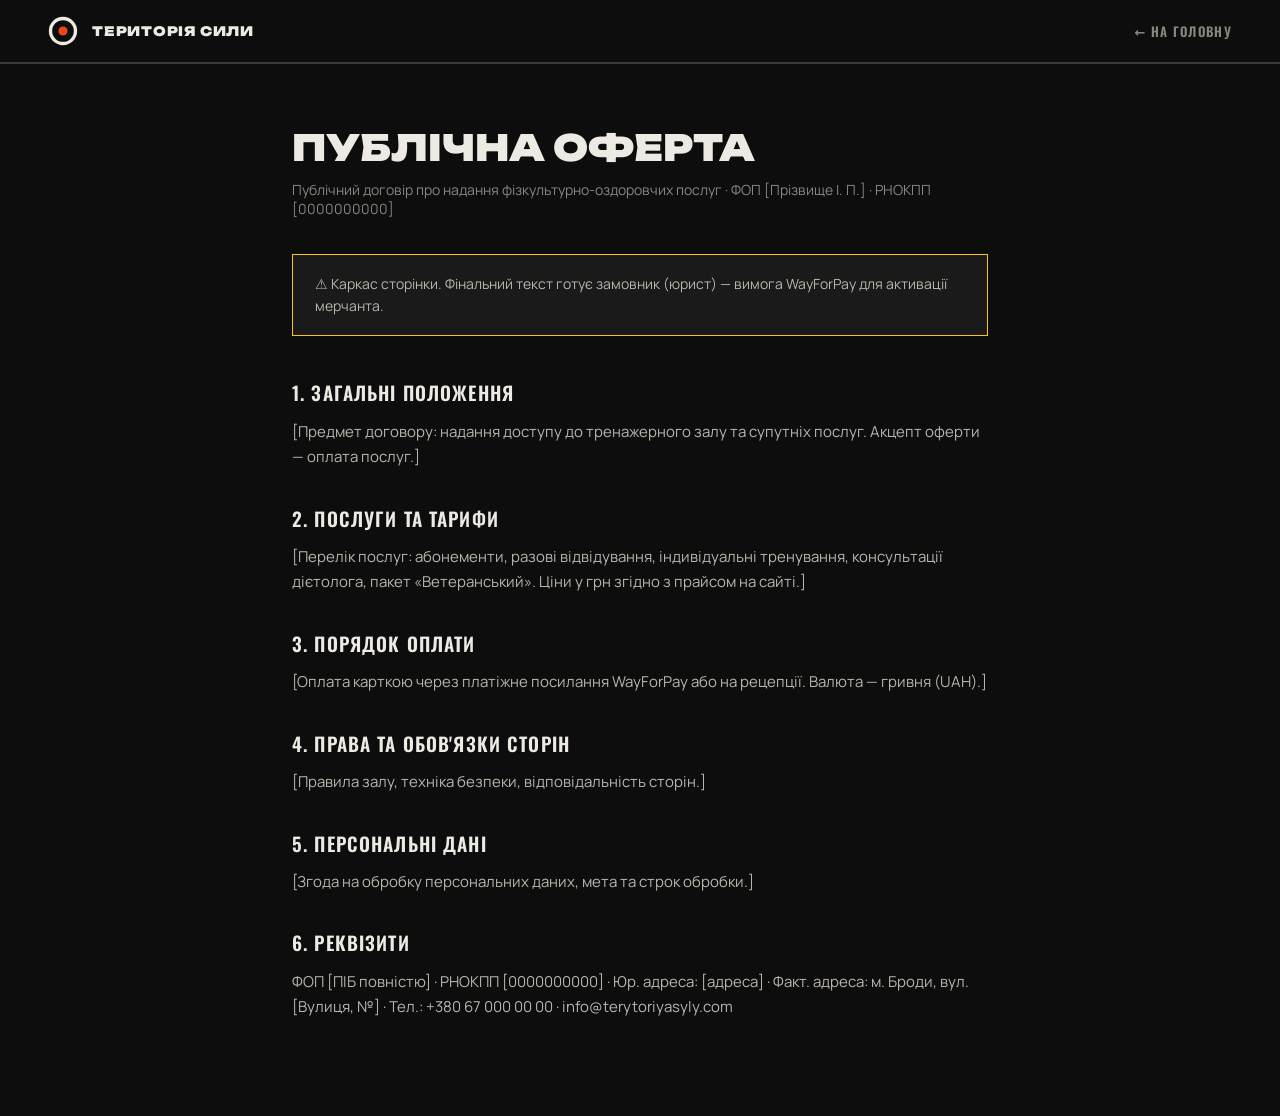
==== oferta.html @ 568a73e6 "feat: Територія Сили — landing site (gym in Brody) Standalone static site rebuilt from the Claude De" ====
<!DOCTYPE html>
<html lang="uk">
<head>
<meta charset="utf-8">
<meta name="viewport" content="width=device-width, initial-scale=1">
<title>Публічна оферта — Територія Сили</title>
<meta name="robots" content="noindex">
<link rel="icon" href="data:image/svg+xml,%3Csvg xmlns='http://www.w3.org/2000/svg' viewBox='0 0 36 36'%3E%3Crect width='36' height='36' fill='%230D0D0D'/%3E%3Ccircle cx='18' cy='18' r='13' fill='none' stroke='%23EDEAE3' stroke-width='4'/%3E%3Ccircle cx='18' cy='18' r='5' fill='%23E8471C'/%3E%3C/svg%3E">
<link rel="preconnect" href="https://fonts.googleapis.com">
<link rel="preconnect" href="https://fonts.gstatic.com" crossorigin>
<link href="https://fonts.googleapis.com/css2?family=Unbounded:wght@800;900&family=Oswald:wght@500;600&family=Manrope:wght@400;600&display=swap" rel="stylesheet">
<link rel="stylesheet" href="styles.css">
</head>
<body>
<header class="legal-header">
  <svg width="30" height="30" viewBox="0 0 36 36" aria-hidden="true"><circle cx="18" cy="18" r="15" fill="none" stroke="#EDEAE3" stroke-width="4"></circle><circle cx="18" cy="18" r="5.5" fill="#E8471C"></circle></svg>
  <span class="legal-header__name">ТЕРИТОРІЯ СИЛИ</span>
  <a href="index.html" class="legal-header__back">← На головну</a>
</header>
<main class="legal">
  <h1>Публічна оферта</h1>
  <p class="legal__sub">Публічний договір про надання фізкультурно-оздоровчих послуг · ФОП [Прізвище І. П.] · РНОКПП [0000000000]</p>
  <div class="legal__note">⚠ Каркас сторінки. Фінальний текст готує замовник (юрист) — вимога WayForPay для активації мерчанта.</div>
  <div class="legal__body">
    <section><h2>1. Загальні положення</h2><p>[Предмет договору: надання доступу до тренажерного залу та супутніх послуг. Акцепт оферти — оплата послуг.]</p></section>
    <section><h2>2. Послуги та тарифи</h2><p>[Перелік послуг: абонементи, разові відвідування, індивідуальні тренування, консультації дієтолога, пакет «Ветеранський». Ціни у грн згідно з прайсом на сайті.]</p></section>
    <section><h2>3. Порядок оплати</h2><p>[Оплата карткою через платіжне посилання WayForPay або на рецепції. Валюта — гривня (UAH).]</p></section>
    <section><h2>4. Права та обов'язки сторін</h2><p>[Правила залу, техніка безпеки, відповідальність сторін.]</p></section>
    <section><h2>5. Персональні дані</h2><p>[Згода на обробку персональних даних, мета та строк обробки.]</p></section>
    <section><h2>6. Реквізити</h2><p>ФОП [ПІБ повністю] · РНОКПП [0000000000] · Юр. адреса: [адреса] · Факт. адреса: м. Броди, вул. [Вулиця, №] · Тел.: +380 67 000 00 00 · info@terytoriyasyly.com</p></section>
  </div>
</main>
</body>
</html>
---- styles.css ----
/* ==========================================================================
   Територія Сили — тренажерний зал, м. Броди
   Standalone build (rebuilt from the Claude Design .dc prototype)
   ========================================================================== */

/* ---- Design tokens ------------------------------------------------------- */
:root {
  --bg:      #0D0D0D;   /* base background            */
  --bg-2:    #1A1A1A;   /* raised surfaces / panels   */
  --bg-3:    #080808;   /* footer                     */
  --line:    #3A3A3A;   /* primary hairline           */
  --line-2:  #262626;   /* softer hairline            */

  --ink:     #EDEAE3;   /* primary text               */
  --muted:   #b9b5ac;   /* body copy                  */
  --muted-2: #8a867e;   /* captions                   */
  --muted-3: #57534c;   /* faint labels               */

  --orange:  #E8471C;   /* primary accent             */
  --orange-2:#ff5a2b;   /* accent hover               */
  --yellow:  #F5C518;   /* veteran-sport accent       */
  --yellow-2:#ffd83f;   /* yellow hover               */
  --green:   #2f9e44;   /* success                    */
  --red:     #e5484d;   /* error                      */

  --f-display: 'Unbounded', system-ui, sans-serif;
  --f-cond:    'Oswald', system-ui, sans-serif;
  --f-body:    'Manrope', system-ui, sans-serif;
}

/* ---- Reset / base -------------------------------------------------------- */
*, *::before, *::after { box-sizing: border-box; }

html { scroll-behavior: smooth; overflow-x: clip; }

body {
  margin: 0;
  background: var(--bg);
  color: var(--ink);
  font-family: var(--f-body);
  -webkit-font-smoothing: antialiased;
}

a { color: var(--ink); text-decoration: none; }
a:hover { color: var(--orange); }

img, svg, iframe { display: block; max-width: 100%; }

input::placeholder, textarea::placeholder { color: var(--muted-3); }

/* offset anchored sections for the sticky header */
[id] { scroll-margin-top: 74px; }

/* ---- Buttons ------------------------------------------------------------- */
.btn {
  display: inline-flex;
  align-items: center;
  justify-content: center;
  gap: 8px;
  font-family: var(--f-cond);
  font-weight: 600;
  font-size: 14px;
  letter-spacing: .1em;
  text-transform: uppercase;
  line-height: 1;
  text-align: center;
  padding: 13px 26px;
  border: 0;
  background: none;
  color: inherit;
  cursor: pointer;
  box-sizing: border-box;
  transition: background .15s ease, border-color .15s ease, color .15s ease;
}

.btn--primary       { background: var(--orange); color: #fff; }
.btn--primary:hover  { background: var(--orange-2); color: #fff; }

.btn--outline        { border: 2px solid var(--line); color: var(--ink); }
.btn--outline:hover  { border-color: var(--orange); color: var(--orange); }

.btn--outline-yellow       { border: 2px solid var(--line); color: var(--ink); }
.btn--outline-yellow:hover { border-color: var(--yellow); color: var(--yellow); }

.btn--accent        { border: 2px solid var(--orange); color: var(--orange); }
.btn--accent:hover  { background: var(--orange); color: #fff; }

.btn--ghost         { border: 2px solid var(--ink); color: var(--ink); }
.btn--ghost:hover   { background: var(--ink); color: var(--bg); }

.btn--light         { background: var(--ink); color: var(--bg); }
.btn--light:hover   { background: #fff; color: var(--bg); }

.btn--vet           { background: var(--yellow); color: var(--bg); }
.btn--vet:hover     { background: var(--yellow-2); color: var(--bg); }

.btn--lg   { font-size: 16px; padding: 16px 32px; }
.btn--block{ width: 100%; }

/* ---- Header -------------------------------------------------------------- */
.site-header {
  position: sticky;
  top: 0;
  z-index: 50;
  display: grid;
  grid-template-columns: auto 1fr auto;
  align-items: stretch;
  border-bottom: 2px solid var(--line);
  background: rgba(13, 13, 13, .95);
  backdrop-filter: blur(6px);
}

.brand {
  display: flex;
  align-items: center;
  gap: 12px;
  padding: 14px 22px;
  border-right: 1px solid var(--line);
  color: var(--ink);
}
.brand__name {
  font-family: var(--f-display);
  font-weight: 900;
  font-size: 13px;
  letter-spacing: .06em;
  line-height: 1.05;
}

.main-nav {
  display: flex;
  align-items: center;
  gap: 16px;
  padding: 0 20px;
  font-family: var(--f-cond);
  font-weight: 500;
  font-size: 13px;
  letter-spacing: .06em;
  text-transform: uppercase;
}
/* phone lives in the nav only when the nav is a mobile dropdown; hidden on desktop */
.main-nav__phone { display: none; }

.header-phone {
  display: none;
  align-items: center;
  padding: 0 18px;
  border-left: 1px solid var(--line);
  font-family: var(--f-cond);
  font-weight: 600;
  font-size: 15px;
  white-space: nowrap;
}

.header-cta {
  display: flex;
  align-items: center;
  justify-content: center;
  background: var(--orange);
  color: #fff;
  font-family: var(--f-cond);
  font-weight: 600;
  font-size: 14px;
  letter-spacing: .1em;
  text-transform: uppercase;
  padding: 0 22px;
  border: 0;
  cursor: pointer;
  white-space: nowrap;
  transition: background .15s ease;
}
.header-cta:hover { background: var(--orange-2); }

.burger {
  display: none;
  align-items: center;
  justify-content: center;
  width: 56px;
  border: 0;
  border-left: 1px solid var(--line);
  background: none;
  color: var(--ink);
  cursor: pointer;
}

/* ---- Hero ---------------------------------------------------------------- */
.hero {
  display: grid;
  grid-template-columns: 56px 1fr 380px;
  min-height: 620px;
  border-bottom: 1px solid var(--line);
}

.hero__rail {
  border-right: 1px solid var(--line);
  display: flex;
  flex-direction: column;
  justify-content: space-between;
  align-items: center;
  padding: 20px 0;
}
.hero__geo {
  writing-mode: vertical-rl;
  font-family: var(--f-cond);
  font-size: 11px;
  letter-spacing: .3em;
  text-transform: uppercase;
  color: var(--muted-3);
}
.hero__dot { width: 10px; height: 10px; background: var(--orange); }

.hero__body {
  display: flex;
  flex-direction: column;
  justify-content: center;
  padding: 56px 48px;
  gap: 28px;
  background: repeating-linear-gradient(0deg, transparent, transparent 119px, var(--bg-2) 119px, var(--bg-2) 120px);
}

.hero__badges {
  display: flex;
  flex-wrap: wrap;
  font-family: var(--f-cond);
  font-weight: 600;
  font-size: 12px;
  letter-spacing: .16em;
  text-transform: uppercase;
}
.badge-solid   { background: var(--yellow); color: var(--bg); padding: 6px 12px; }
.badge-outline { border: 1px solid var(--line); padding: 5px 12px; color: var(--yellow); }

.hero__title {
  margin: 0;
  font-family: var(--f-display);
  font-weight: 900;
  font-size: 74px;
  line-height: .96;
  text-transform: uppercase;
}
.hero__title mark {
  background: var(--orange);
  color: var(--bg);
  padding: 0 14px;
  display: inline-block;
}

.hero__lead {
  margin: 0;
  font-size: 18px;
  color: var(--muted);
  max-width: 460px;
  line-height: 1.5;
}

.hero__actions { display: flex; gap: 14px; flex-wrap: wrap; }

.hero__side {
  border-left: 1px solid var(--line);
  display: grid;
  grid-template-rows: 1.4fr repeat(3, auto);
}
.hero__photo { position: relative; border-bottom: 1px solid var(--line); }
.hero__stat {
  display: flex;
  align-items: baseline;
  gap: 12px;
  padding: 20px 26px;
  border-bottom: 1px solid var(--line);
}
.hero__stat:last-child { border-bottom: 0; }
.hero__stat b {
  font-family: var(--f-display);
  font-weight: 800;
  font-size: 28px;
  color: var(--orange);
}
.hero__stat span { font-size: 13px; color: var(--muted-2); }

/* ---- Image placeholder --------------------------------------------------- */
.img-slot {
  position: absolute;
  inset: 0;
  display: flex;
  align-items: center;
  justify-content: center;
  text-align: center;
  padding: 16px;
  color: var(--muted-3);
  font-family: var(--f-cond);
  font-size: 12px;
  letter-spacing: .08em;
  text-transform: uppercase;
  line-height: 1.5;
  background: repeating-linear-gradient(45deg, #131313 0 12px, #0f0f0f 12px 24px);
}
/* drop a real photo in later: <img class="img-fill" src="..."> replaces the slot */
.img-fill { position: absolute; inset: 0; width: 100%; height: 100%; object-fit: cover; }

/* Photo frame — images are pre-graded to the brand palette (see tools/grade-photos.py) */
.shot {
  position: absolute;
  inset: 0;
  margin: 0;
  overflow: hidden;
  background: var(--bg);
}
.shot img {
  position: absolute;
  inset: 0;
  width: 100%;
  height: 100%;
  object-fit: cover;
  display: block;
  transition: transform .6s ease;
}
.gallery__cell:hover .shot img,
.com-card:hover .shot img { transform: scale(1.06); }

/* ---- Section scaffolding ------------------------------------------------- */
.section {
  padding: 72px 56px;
  border-bottom: 1px solid var(--line);
}

.sec-head {
  display: flex;
  align-items: center;
  gap: 18px;
  margin-bottom: 44px;
}
.sec-num {
  font-family: var(--f-display);
  font-weight: 800;
  font-size: 13px;
  color: var(--orange);
}
.sec-title {
  margin: 0;
  font-family: var(--f-display);
  font-weight: 900;
  font-size: 40px;
  text-transform: uppercase;
}
.sec-rule { flex: 1; height: 1px; background: var(--line); }
.sec-note {
  font-family: var(--f-cond);
  font-size: 13px;
  letter-spacing: .12em;
  text-transform: uppercase;
  color: var(--muted-2);
}

/* ---- Advantages ---------------------------------------------------------- */
.adv-grid {
  display: grid;
  grid-template-columns: repeat(3, 1fr);
  gap: 1px;
  background: var(--line);
  border: 1px solid var(--line);
}
.adv-card { background: var(--bg); padding: 30px 28px; transition: background .15s ease; }
.adv-card:hover { background: var(--bg-2); }
.adv-card__num {
  font-family: var(--f-display);
  font-weight: 800;
  font-size: 14px;
  color: var(--muted-3);
}
.adv-card__num--hot { color: var(--orange); }
.adv-card__title {
  font-family: var(--f-cond);
  font-weight: 600;
  font-size: 20px;
  text-transform: uppercase;
  letter-spacing: .04em;
  margin: 14px 0 8px;
}
.adv-card__text { margin: 0; font-size: 14px; color: var(--muted-2); line-height: 1.55; }

/* wide highlight card (boxing) — spans the whole grid row */
.adv-card--wide { grid-column: 1 / -1; display: flex; align-items: center; gap: 24px; flex-wrap: wrap; }
.adv-wide__head { display: flex; align-items: center; gap: 14px; }
.adv-wide__title {
  font-family: var(--f-cond);
  font-weight: 600;
  font-size: 20px;
  text-transform: uppercase;
  letter-spacing: .04em;
  white-space: nowrap;
}
.adv-wide__text { flex: 1; min-width: 240px; margin: 0; font-size: 14px; color: var(--muted-2); line-height: 1.55; }
.adv-wide__link {
  font-family: var(--f-cond);
  font-weight: 600;
  font-size: 13px;
  letter-spacing: .1em;
  text-transform: uppercase;
  color: var(--orange);
  white-space: nowrap;
}
.adv-wide__link:hover { color: var(--orange-2); }

/* ---- Pricing ------------------------------------------------------------- */
.price-grid {
  display: grid;
  grid-template-columns: repeat(4, 1fr);
  gap: 20px;
}
.price-card {
  border: 1px solid var(--line);
  padding: 28px;
  display: flex;
  flex-direction: column;
  gap: 10px;
}
.price-card--popular { border: 2px solid var(--orange); padding: 27px; position: relative; }
.price-badge {
  position: absolute;
  top: -12px;
  left: 24px;
  background: var(--orange);
  color: #fff;
  font-family: var(--f-cond);
  font-weight: 600;
  font-size: 11px;
  letter-spacing: .14em;
  text-transform: uppercase;
  padding: 4px 10px;
}
.price-plan {
  font-family: var(--f-cond);
  font-weight: 600;
  font-size: 16px;
  letter-spacing: .08em;
  text-transform: uppercase;
  color: var(--muted-2);
}
.price-amount { font-family: var(--f-display); font-weight: 800; font-size: 36px; }
.price-amount small { font-size: 16px; color: var(--muted-2); }
.price-amount--hot { color: var(--orange); }
.price-desc { margin: 0 0 12px; font-size: 13.5px; color: var(--muted-2); line-height: 1.5; }
.price-card .btn { margin-top: auto; }

/* ---- Veteran-sport block ------------------------------------------------- */
.vet-cta {
  margin-top: 20px;
  border: 2px solid var(--yellow);
  display: grid;
  grid-template-columns: 1fr auto;
  align-items: center;
  gap: 24px;
  padding: 28px 32px;
  background: var(--bg-2);
}
.badge-vet {
  display: inline-block;
  background: var(--yellow);
  color: var(--bg);
  font-family: var(--f-cond);
  font-weight: 600;
  font-size: 11px;
  letter-spacing: .14em;
  text-transform: uppercase;
  padding: 4px 10px;
}
.vet-name {
  font-family: var(--f-cond);
  font-weight: 600;
  font-size: 22px;
  letter-spacing: .06em;
  text-transform: uppercase;
}
.vet-price { font-family: var(--f-display); font-weight: 800; font-size: 36px; color: var(--yellow); }
.vet-price small { font-size: 16px; color: var(--muted-2); }

.vet-steps {
  margin-top: 20px;
  display: grid;
  grid-template-columns: auto 1fr 1fr 1fr;
  gap: 1px;
  background: var(--line);
  border: 1px solid var(--line);
  font-size: 13.5px;
}
.vet-steps__head {
  background: var(--bg-2);
  padding: 18px 22px;
  font-family: var(--f-cond);
  font-weight: 600;
  font-size: 13px;
  letter-spacing: .1em;
  text-transform: uppercase;
  color: var(--yellow);
  display: flex;
  align-items: center;
}
.vet-steps__cell { background: var(--bg); padding: 18px 22px; color: var(--muted-2); line-height: 1.5; }
.vet-steps__cell b { color: var(--ink); font-weight: 600; }

/* ---- Price list (trainings / diet) --------------------------------------- */
.split-2 {
  display: grid;
  grid-template-columns: 1fr 380px;
  gap: 40px;
  align-items: start;
}
.pricelist { display: flex; flex-direction: column; }
.pl-row {
  display: flex;
  justify-content: space-between;
  align-items: baseline;
  padding: 18px 4px;
  border-bottom: 1px solid var(--line);
}
.pl-name {
  font-family: var(--f-cond);
  font-weight: 500;
  font-size: 17px;
  letter-spacing: .04em;
  text-transform: uppercase;
}
.pl-dots { flex: 1; border-bottom: 1px dotted var(--line); margin: 0 14px; }
.pl-price { font-family: var(--f-display); font-weight: 800; font-size: 22px; white-space: nowrap; }
.photo { position: relative; border: 1px solid var(--line); }

/* ---- Two-column blocks --------------------------------------------------- */
.two-col {
  display: grid;
  grid-template-columns: 1fr 1fr;
  gap: 56px;
  align-items: start;
}
.lede { margin: 0 0 24px; font-size: 16px; color: var(--muted); line-height: 1.6; max-width: 480px; }

.panel { border: 1px solid var(--line); background: var(--bg-2); padding: 40px 36px; }
.tag-row { display: flex; flex-wrap: wrap; gap: 8px; }
.tag {
  border: 1px solid var(--line);
  padding: 6px 12px;
  font-family: var(--f-cond);
  font-size: 12.5px;
  letter-spacing: .1em;
  text-transform: uppercase;
  color: var(--muted-2);
}

.pl-row--sm { padding: 16px 4px; }
.pl-row--sm .pl-name { font-size: 16px; }
.pl-row--sm .pl-price { font-size: 20px; }

/* ---- Freeze band --------------------------------------------------------- */
.band {
  padding: 56px;
  border-bottom: 1px solid var(--line);
  display: grid;
  grid-template-columns: auto 1fr auto;
  gap: 40px;
  align-items: center;
  background: var(--bg-2);
}
.band__title {
  font-family: var(--f-display);
  font-weight: 900;
  font-size: 24px;
  text-transform: uppercase;
  line-height: 1.15;
}
.band__text { margin: 0; font-size: 14.5px; color: var(--muted); line-height: 1.6; max-width: 640px; }

/* ---- Community ----------------------------------------------------------- */
.grid-3 { display: grid; grid-template-columns: repeat(3, 1fr); gap: 20px; }
.com-card { border: 1px solid var(--line); display: flex; flex-direction: column; }
.com-card__media { position: relative; height: 220px; border-bottom: 1px solid var(--line); }
.com-card__body { padding: 24px 26px; }
.com-card__title {
  font-family: var(--f-cond);
  font-weight: 600;
  font-size: 19px;
  text-transform: uppercase;
  letter-spacing: .04em;
  margin-bottom: 8px;
}
.com-card__text { margin: 0; font-size: 14px; color: var(--muted-2); line-height: 1.55; }

.friend-card {
  border: 1px solid var(--yellow);
  background: var(--bg-2);
  display: flex;
  flex-direction: column;
  justify-content: center;
  padding: 36px 30px;
  gap: 12px;
}
.friend-card__kicker { font-family: var(--f-display); font-weight: 800; font-size: 15px; color: var(--yellow); text-transform: uppercase; }
.friend-card__head {
  font-family: var(--f-cond);
  font-weight: 600;
  font-size: 22px;
  text-transform: uppercase;
  letter-spacing: .03em;
  line-height: 1.25;
}

/* ---- Schedule ------------------------------------------------------------ */
.sched { display: grid; grid-template-columns: auto 1fr; gap: 64px; align-items: center; }
.sched-grid { display: grid; grid-template-columns: 1fr 1fr; gap: 20px; max-width: 720px; }
.sched-card { border: 1px solid var(--line); padding: 28px 32px; }
.sched-card__label {
  font-family: var(--f-cond);
  font-weight: 600;
  font-size: 14px;
  letter-spacing: .12em;
  text-transform: uppercase;
  color: var(--muted-2);
  margin-bottom: 8px;
}
.sched-card__time { font-family: var(--f-display); font-weight: 800; font-size: 34px; }

/* ---- Gallery ------------------------------------------------------------- */
.gallery { display: grid; grid-template-columns: repeat(3, 1fr); gap: 1px; background: var(--line); }
.gallery__cell { position: relative; height: 260px; background: var(--bg); }

/* ---- Contacts ------------------------------------------------------------ */
.contacts { display: grid; grid-template-columns: 1fr 1fr; gap: 56px; }
.contact-list { font-size: 15px; }
.contact-row {
  display: grid;
  grid-template-columns: 140px 1fr;
  padding: 16px 4px;
  border-bottom: 1px solid var(--line);
}
.contact-row__k {
  font-family: var(--f-cond);
  font-size: 13px;
  letter-spacing: .12em;
  text-transform: uppercase;
  color: var(--muted-2);
}
.faint { color: var(--muted-3); }
.map { border: 1px solid var(--line); min-height: 380px; }
.map iframe { width: 100%; height: 100%; border: 0; filter: grayscale(1) invert(.92) contrast(.9); }

/* ---- Footer -------------------------------------------------------------- */
.footer { padding: 48px 56px 36px; background: var(--bg-3); }
.footer__top {
  display: grid;
  grid-template-columns: 1fr 1fr 1fr;
  gap: 40px;
  padding-bottom: 32px;
  border-bottom: 1px solid var(--line-2);
}
.footer__brand { display: flex; align-items: center; gap: 10px; margin-bottom: 16px; }
.footer__brand span { font-family: var(--f-display); font-weight: 900; font-size: 12px; letter-spacing: .06em; }
.footer__label {
  font-family: var(--f-cond);
  font-size: 12px;
  letter-spacing: .12em;
  text-transform: uppercase;
  color: var(--muted-3);
  margin-bottom: 10px;
}
.footer__req { font-size: 13px; color: var(--muted-2); line-height: 1.7; }
.footer__docs { display: flex; flex-direction: column; gap: 10px; font-size: 14px; }
.footer__docs a { color: var(--muted); }
.footer__docs a:hover { color: var(--orange); }
.footer__badge {
  display: inline-block;
  border: 1px solid var(--line);
  padding: 5px 12px;
  font-family: var(--f-cond);
  font-weight: 600;
  font-size: 11px;
  letter-spacing: .14em;
  text-transform: uppercase;
  color: var(--yellow);
}
.footer__bottom {
  display: flex;
  justify-content: space-between;
  gap: 12px;
  padding-top: 20px;
  font-size: 12px;
  color: var(--muted-3);
}

/* ---- Modal --------------------------------------------------------------- */
.modal-overlay {
  position: fixed;
  inset: 0;
  z-index: 100;
  background: rgba(0, 0, 0, .78);
  display: flex;
  align-items: center;
  justify-content: center;
  padding: 24px;
}
.modal-overlay[hidden] { display: none; }
.modal {
  width: 480px;
  max-width: 100%;
  max-height: 90vh;
  overflow: auto;
  background: var(--bg-2);
  border: 1px solid var(--line);
  border-top: 4px solid var(--orange);
}
.modal__head {
  display: flex;
  justify-content: space-between;
  align-items: flex-start;
  padding: 26px 32px 0;
}
.modal__title { font-family: var(--f-display); font-weight: 800; font-size: 20px; text-transform: uppercase; line-height: 1.2; }
.modal__product { margin-top: 6px; font-family: var(--f-cond); font-size: 12px; letter-spacing: .12em; text-transform: uppercase; color: var(--orange); }
.modal__close { cursor: pointer; color: var(--muted-2); font-size: 22px; line-height: 1; padding: 4px; background: none; border: 0; }
.modal__close:hover { color: var(--ink); }
.modal__body { display: flex; flex-direction: column; gap: 14px; padding: 22px 32px 30px; }

.field {
  width: 100%;
  box-sizing: border-box;
  background: var(--bg);
  border: 1px solid var(--line);
  color: var(--ink);
  padding: 13px 14px;
  font-family: var(--f-body);
  font-size: 15px;
  outline: none;
}
.field:focus { border-color: var(--orange); }
textarea.field { resize: vertical; }
.field-error { margin-top: -8px; font-size: 12.5px; color: var(--red); }

.check-row {
  display: flex;
  gap: 10px;
  align-items: flex-start;
  font-size: 13px;
  color: var(--muted-2);
  cursor: pointer;
  line-height: 1.5;
}
.check-row input { margin-top: 2px; accent-color: var(--orange); }
.check-row a { color: var(--muted); text-decoration: underline; }
.check-row--vet { font-size: 14px; color: var(--muted); }
.check-row--vet input { accent-color: var(--yellow); }

.modal-note { font-size: 12px; color: var(--muted-3); line-height: 1.5; text-align: center; }

.modal-success {
  padding: 56px 40px;
  text-align: center;
  display: flex;
  flex-direction: column;
  align-items: center;
  gap: 18px;
}
.modal-success__icon {
  width: 64px;
  height: 64px;
  border: 3px solid var(--green);
  display: flex;
  align-items: center;
  justify-content: center;
  border-radius: 50%;
  color: var(--green);
  font-size: 30px;
}
.modal-success__title { font-family: var(--f-display); font-weight: 800; font-size: 22px; text-transform: uppercase; }
.modal-success p { margin: 0; font-size: 15px; color: var(--muted); line-height: 1.6; }

.honeypot { position: absolute; left: -9999px; width: 1px; height: 1px; opacity: 0; }

/* ---- Legal pages --------------------------------------------------------- */
.legal-header {
  display: flex;
  align-items: center;
  gap: 14px;
  padding: 16px 48px;
  border-bottom: 2px solid var(--line);
}
.legal-header__name { font-family: var(--f-display); font-weight: 900; font-size: 13px; letter-spacing: .06em; }
.legal-header__back {
  margin-left: auto;
  font-family: var(--f-cond);
  font-weight: 600;
  font-size: 13px;
  letter-spacing: .1em;
  text-transform: uppercase;
  color: var(--muted-2);
}
.legal { max-width: 760px; margin: 0 auto; padding: 64px 32px 96px; }
.legal h1 { margin: 0 0 12px; font-family: var(--f-display); font-weight: 900; font-size: 36px; text-transform: uppercase; line-height: 1.1; }
.legal__sub { margin: 0 0 36px; font-size: 14px; color: var(--muted-2); }
.legal__note {
  border: 1px solid var(--yellow);
  background: var(--bg-2);
  padding: 18px 22px;
  margin-bottom: 40px;
  font-size: 14px;
  color: var(--muted);
  line-height: 1.6;
}
.legal__body { display: flex; flex-direction: column; gap: 32px; font-size: 15px; line-height: 1.7; color: var(--muted); }
.legal__body h2 {
  margin: 0 0 10px;
  font-family: var(--f-cond);
  font-weight: 600;
  font-size: 19px;
  letter-spacing: .06em;
  text-transform: uppercase;
  color: var(--ink);
}
.legal__body p { margin: 0; }

/* ---- Boxing corner ------------------------------------------------------- */
.boks-grid {
  display: grid;
  grid-template-columns: minmax(0, 1fr) minmax(0, 1.05fr);
  gap: 48px;
  align-items: center;
}
.boks-photo { position: relative; align-self: stretch; min-height: 440px; border: 1px solid var(--line); }
.boks-body { display: flex; flex-direction: column; }
.boks-feats { display: flex; flex-direction: column; margin-top: 8px; }
.boks-feat {
  display: flex;
  gap: 18px;
  align-items: flex-start;
  padding: 18px 0;
  border-top: 1px solid var(--line);
}
.boks-feat:first-child { border-top: 0; }
.boks-feat__num {
  font-family: var(--f-display);
  font-weight: 800;
  font-size: 14px;
  color: var(--orange);
  padding-top: 2px;
}
.boks-feat__title {
  font-family: var(--f-cond);
  font-weight: 600;
  font-size: 18px;
  letter-spacing: .04em;
  text-transform: uppercase;
  margin-bottom: 4px;
}
.boks-feat__text { margin: 0; font-size: 14px; color: var(--muted-2); line-height: 1.55; }
.boks-actions { display: flex; gap: 14px; flex-wrap: wrap; margin-top: 28px; }

@media (max-width: 960px) {
  .boks-grid { grid-template-columns: 1fr; gap: 28px; }
  .boks-photo { min-height: 300px; }
}

/* ---- Reduced motion ------------------------------------------------------ */
@media (prefers-reduced-motion: reduce) {
  html { scroll-behavior: auto; }
  *, *::before, *::after { transition: none !important; }
}

/* ==========================================================================
   Responsive
   ========================================================================== */
/* Header collapses to a burger while there's still a full nav-bar's worth of
   links — they don't fit alongside brand + phone + CTA below ~1500px. */
@media (max-width: 1180px) {
  .site-header { display: flex; align-items: stretch; position: relative; }
  .brand { flex: 1; border-right: 0; padding: 12px 20px; }
  .header-phone { display: none; }
  .header-cta { padding: 0 18px; font-size: 12px; }
  .burger { display: flex; }

  .main-nav {
    position: absolute;
    top: 100%;
    left: 0;
    right: 0;
    display: none;
    flex-direction: column;
    align-items: stretch;
    gap: 0;
    padding: 6px 0;
    background: var(--bg-2);
    border-bottom: 2px solid var(--line);
  }
  .main-nav.open { display: flex; }
  .main-nav a { padding: 14px 24px; border-top: 1px solid var(--line); }
  .main-nav__phone { display: block; color: var(--orange); }
}

@media (max-width: 960px) {
  /* hero */
  .hero { grid-template-columns: 1fr; min-height: 0; }
  .hero__rail { display: none; }
  .hero__body { padding: 44px 24px; gap: 24px; }
  .hero__title { font-size: clamp(40px, 12vw, 64px); }
  .hero__side { border-left: 0; border-top: 1px solid var(--line); grid-template-rows: none; }
  .hero__photo { min-height: 280px; }

  /* sections */
  .section { padding: 52px 24px; }
  .sec-head { flex-wrap: wrap; gap: 12px; margin-bottom: 32px; }
  .sec-title { font-size: 30px; }

  .price-grid { grid-template-columns: repeat(2, 1fr); }
  .adv-grid { grid-template-columns: repeat(2, 1fr); }
  .grid-3 { grid-template-columns: 1fr; }
  .gallery { grid-template-columns: repeat(2, 1fr); }

  .split-2 { grid-template-columns: 1fr; gap: 28px; }
  .two-col { grid-template-columns: 1fr; gap: 36px; }
  .contacts { grid-template-columns: 1fr; gap: 36px; }
  .sched { grid-template-columns: 1fr; gap: 24px; }
  .footer__top { grid-template-columns: 1fr; gap: 28px; }

  .vet-cta { grid-template-columns: 1fr; gap: 18px; }
  .vet-steps { grid-template-columns: 1fr; }

  .band { grid-template-columns: 1fr; gap: 20px; padding: 40px 24px; }

  .footer { padding: 40px 24px 28px; }
}

@media (max-width: 560px) {
  .price-grid { grid-template-columns: 1fr; }
  .adv-grid { grid-template-columns: 1fr; }
  .gallery { grid-template-columns: 1fr; }
  .sched-grid { grid-template-columns: 1fr; }
  .contact-row { grid-template-columns: 100px 1fr; }
  .footer__bottom { flex-direction: column; gap: 8px; }
  .hero__title { font-size: clamp(34px, 13vw, 52px); }
  .modal__head { padding: 22px 22px 0; }
  .modal__body { padding: 20px 22px 26px; }
  .legal-header { padding: 14px 22px; }
  .legal { padding: 48px 22px 72px; }
  .legal h1 { font-size: 28px; }
}
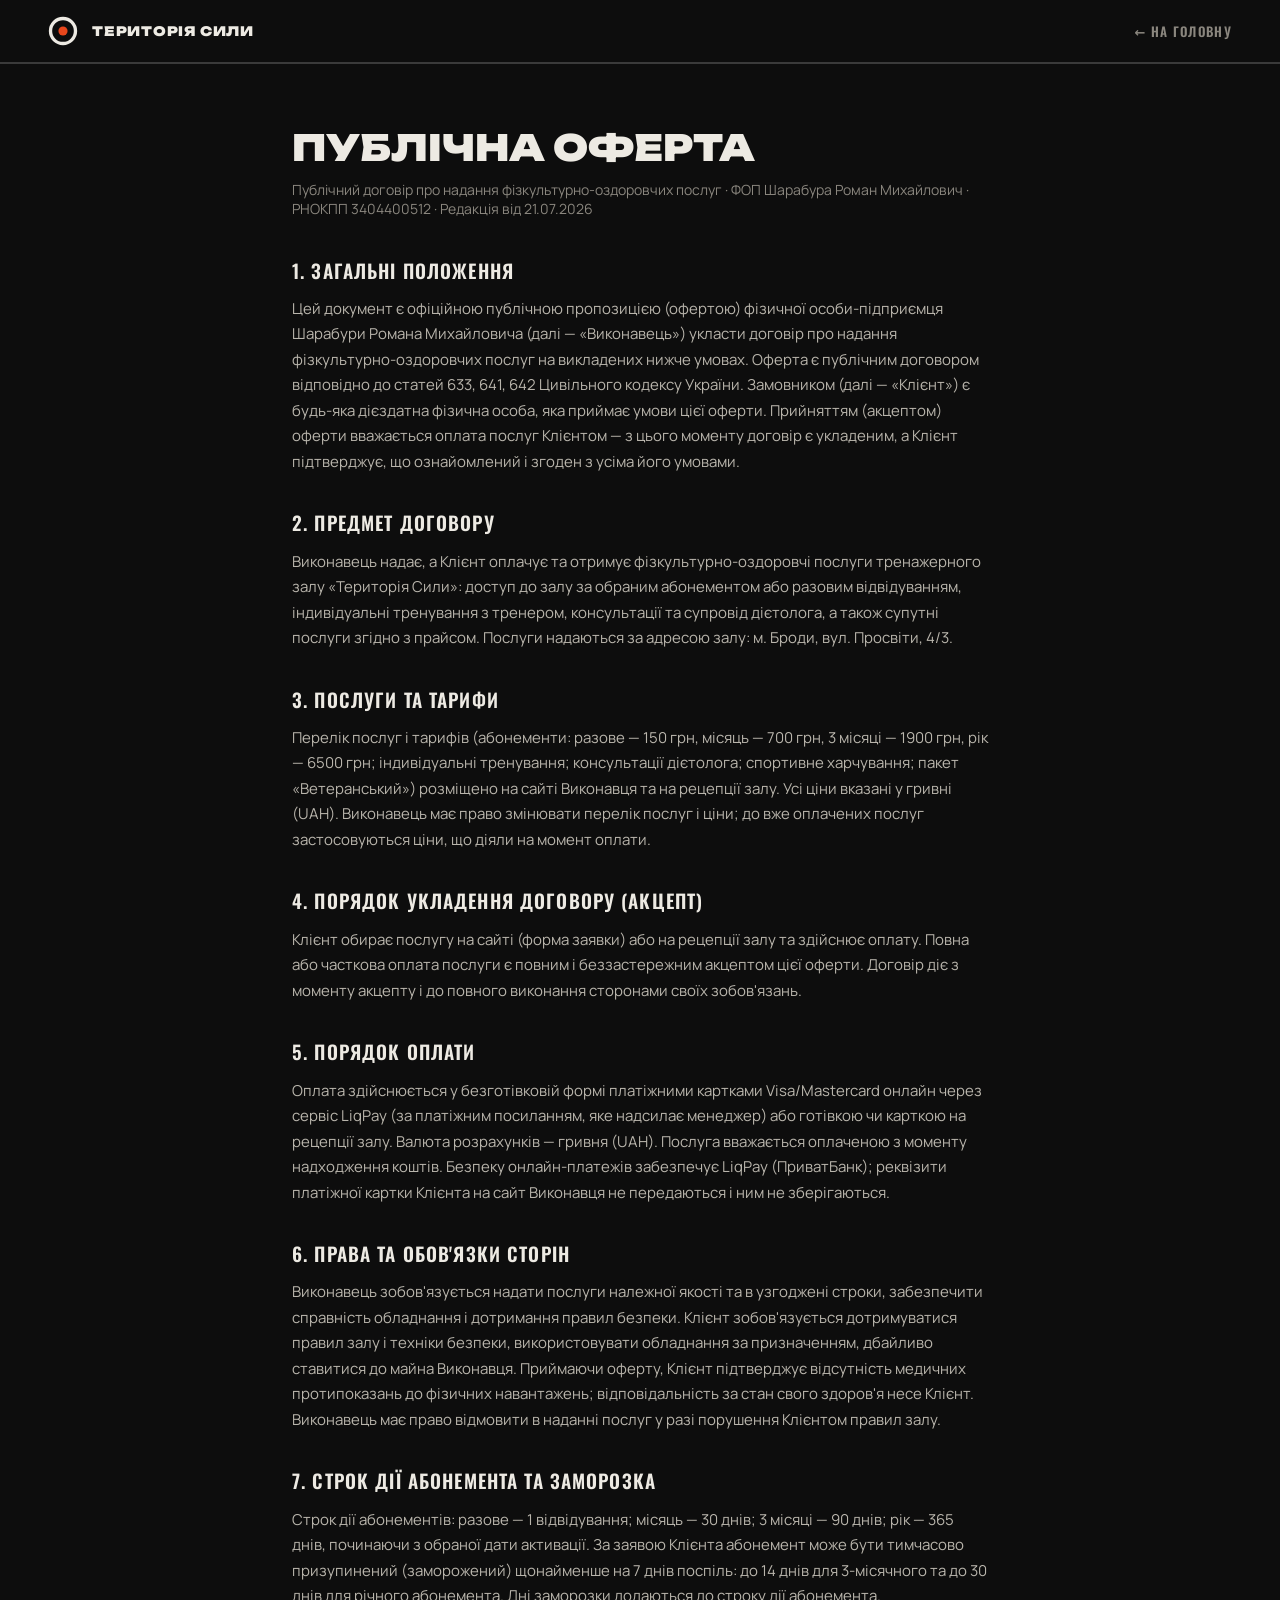
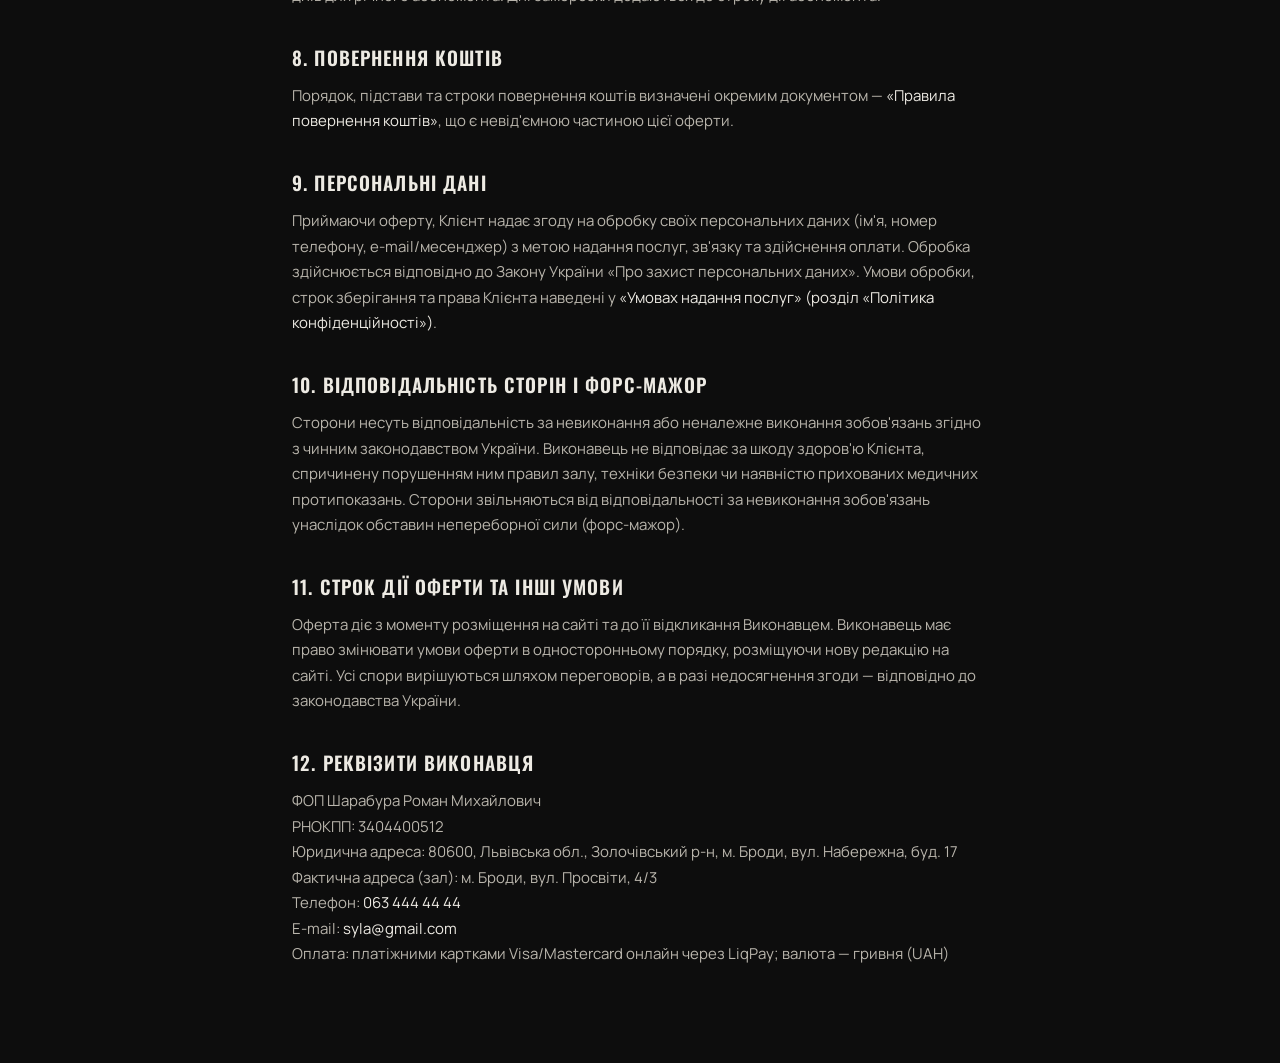
==== commit ab21302e: "feat(legal): LiqPay-ready offer/refund/terms + real FOP requisites site-wide - oferta.html: full pub" ====
--- a/oferta.html
+++ b/oferta.html
@@ -19,15 +19,39 @@
 </header>
 <main class="legal">
   <h1>Публічна оферта</h1>
-  <p class="legal__sub">Публічний договір про надання фізкультурно-оздоровчих послуг · ФОП [Прізвище І. П.] · РНОКПП [0000000000]</p>
-  <div class="legal__note">⚠ Каркас сторінки. Фінальний текст готує замовник (юрист) — вимога WayForPay для активації мерчанта.</div>
+  <p class="legal__sub">Публічний договір про надання фізкультурно-оздоровчих послуг · ФОП Шарабура Роман Михайлович · РНОКПП 3404400512 · Редакція від 21.07.2026</p>
   <div class="legal__body">
-    <section><h2>1. Загальні положення</h2><p>[Предмет договору: надання доступу до тренажерного залу та супутніх послуг. Акцепт оферти — оплата послуг.]</p></section>
-    <section><h2>2. Послуги та тарифи</h2><p>[Перелік послуг: абонементи, разові відвідування, індивідуальні тренування, консультації дієтолога, пакет «Ветеранський». Ціни у грн згідно з прайсом на сайті.]</p></section>
-    <section><h2>3. Порядок оплати</h2><p>[Оплата карткою через платіжне посилання WayForPay або на рецепції. Валюта — гривня (UAH).]</p></section>
-    <section><h2>4. Права та обов'язки сторін</h2><p>[Правила залу, техніка безпеки, відповідальність сторін.]</p></section>
-    <section><h2>5. Персональні дані</h2><p>[Згода на обробку персональних даних, мета та строк обробки.]</p></section>
-    <section><h2>6. Реквізити</h2><p>ФОП [ПІБ повністю] · РНОКПП [0000000000] · Юр. адреса: [адреса] · Факт. адреса: м. Броди, вул. [Вулиця, №] · Тел.: +380 67 000 00 00 · info@terytoriyasyly.com</p></section>
+    <section><h2>1. Загальні положення</h2><p>Цей документ є офіційною публічною пропозицією (офертою) фізичної особи-підприємця Шарабури Романа Михайловича (далі — «Виконавець») укласти договір про надання фізкультурно-оздоровчих послуг на викладених нижче умовах. Оферта є публічним договором відповідно до статей 633, 641, 642 Цивільного кодексу України. Замовником (далі — «Клієнт») є будь-яка дієздатна фізична особа, яка приймає умови цієї оферти. Прийняттям (акцептом) оферти вважається оплата послуг Клієнтом — з цього моменту договір є укладеним, а Клієнт підтверджує, що ознайомлений і згоден з усіма його умовами.</p></section>
+
+    <section><h2>2. Предмет договору</h2><p>Виконавець надає, а Клієнт оплачує та отримує фізкультурно-оздоровчі послуги тренажерного залу «Територія Сили»: доступ до залу за обраним абонементом або разовим відвідуванням, індивідуальні тренування з тренером, консультації та супровід дієтолога, а також супутні послуги згідно з прайсом. Послуги надаються за адресою залу: м. Броди, вул. Просвіти, 4/3.</p></section>
+
+    <section><h2>3. Послуги та тарифи</h2><p>Перелік послуг і тарифів (абонементи: разове — 150 грн, місяць — 700 грн, 3 місяці — 1900 грн, рік — 6500 грн; індивідуальні тренування; консультації дієтолога; спортивне харчування; пакет «Ветеранський») розміщено на сайті Виконавця та на рецепції залу. Усі ціни вказані у гривні (UAH). Виконавець має право змінювати перелік послуг і ціни; до вже оплачених послуг застосовуються ціни, що діяли на момент оплати.</p></section>
+
+    <section><h2>4. Порядок укладення договору (акцепт)</h2><p>Клієнт обирає послугу на сайті (форма заявки) або на рецепції залу та здійснює оплату. Повна або часткова оплата послуги є повним і беззастережним акцептом цієї оферти. Договір діє з моменту акцепту і до повного виконання сторонами своїх зобов'язань.</p></section>
+
+    <section><h2>5. Порядок оплати</h2><p>Оплата здійснюється у безготівковій формі платіжними картками Visa/Mastercard онлайн через сервіс LiqPay (за платіжним посиланням, яке надсилає менеджер) або готівкою чи карткою на рецепції залу. Валюта розрахунків — гривня (UAH). Послуга вважається оплаченою з моменту надходження коштів. Безпеку онлайн-платежів забезпечує LiqPay (ПриватБанк); реквізити платіжної картки Клієнта на сайт Виконавця не передаються і ним не зберігаються.</p></section>
+
+    <section><h2>6. Права та обов'язки сторін</h2><p>Виконавець зобов'язується надати послуги належної якості та в узгоджені строки, забезпечити справність обладнання і дотримання правил безпеки. Клієнт зобов'язується дотримуватися правил залу і техніки безпеки, використовувати обладнання за призначенням, дбайливо ставитися до майна Виконавця. Приймаючи оферту, Клієнт підтверджує відсутність медичних протипоказань до фізичних навантажень; відповідальність за стан свого здоров'я несе Клієнт. Виконавець має право відмовити в наданні послуг у разі порушення Клієнтом правил залу.</p></section>
+
+    <section><h2>7. Строк дії абонемента та заморозка</h2><p>Строк дії абонементів: разове — 1 відвідування; місяць — 30 днів; 3 місяці — 90 днів; рік — 365 днів, починаючи з обраної дати активації. За заявою Клієнта абонемент може бути тимчасово призупинений (заморожений) щонайменше на 7 днів поспіль: до 14 днів для 3-місячного та до 30 днів для річного абонемента. Дні заморозки додаються до строку дії абонемента.</p></section>
+
+    <section><h2>8. Повернення коштів</h2><p>Порядок, підстави та строки повернення коштів визначені окремим документом — <a href="refund.html">«Правила повернення коштів»</a>, що є невід'ємною частиною цієї оферти.</p></section>
+
+    <section><h2>9. Персональні дані</h2><p>Приймаючи оферту, Клієнт надає згоду на обробку своїх персональних даних (ім'я, номер телефону, e-mail/месенджер) з метою надання послуг, зв'язку та здійснення оплати. Обробка здійснюється відповідно до Закону України «Про захист персональних даних». Умови обробки, строк зберігання та права Клієнта наведені у <a href="terms.html">«Умовах надання послуг» (розділ «Політика конфіденційності»)</a>.</p></section>
+
+    <section><h2>10. Відповідальність сторін і форс-мажор</h2><p>Сторони несуть відповідальність за невиконання або неналежне виконання зобов'язань згідно з чинним законодавством України. Виконавець не відповідає за шкоду здоров'ю Клієнта, спричинену порушенням ним правил залу, техніки безпеки чи наявністю прихованих медичних протипоказань. Сторони звільняються від відповідальності за невиконання зобов'язань унаслідок обставин непереборної сили (форс-мажор).</p></section>
+
+    <section><h2>11. Строк дії оферти та інші умови</h2><p>Оферта діє з моменту розміщення на сайті та до її відкликання Виконавцем. Виконавець має право змінювати умови оферти в односторонньому порядку, розміщуючи нову редакцію на сайті. Усі спори вирішуються шляхом переговорів, а в разі недосягнення згоди — відповідно до законодавства України.</p></section>
+
+    <section><h2>12. Реквізити виконавця</h2><p>
+      ФОП Шарабура Роман Михайлович<br>
+      РНОКПП: 3404400512<br>
+      Юридична адреса: 80600, Львівська обл., Золочівський р-н, м. Броди, вул. Набережна, буд. 17<br>
+      Фактична адреса (зал): м. Броди, вул. Просвіти, 4/3<br>
+      Телефон: <a href="tel:+380634444444">063 444 44 44</a><br>
+      E-mail: <a href="mailto:syla@gmail.com">syla@gmail.com</a><br>
+      Оплата: платіжними картками Visa/Mastercard онлайн через LiqPay; валюта — гривня (UAH)
+    </p></section>
   </div>
 </main>
 </body>
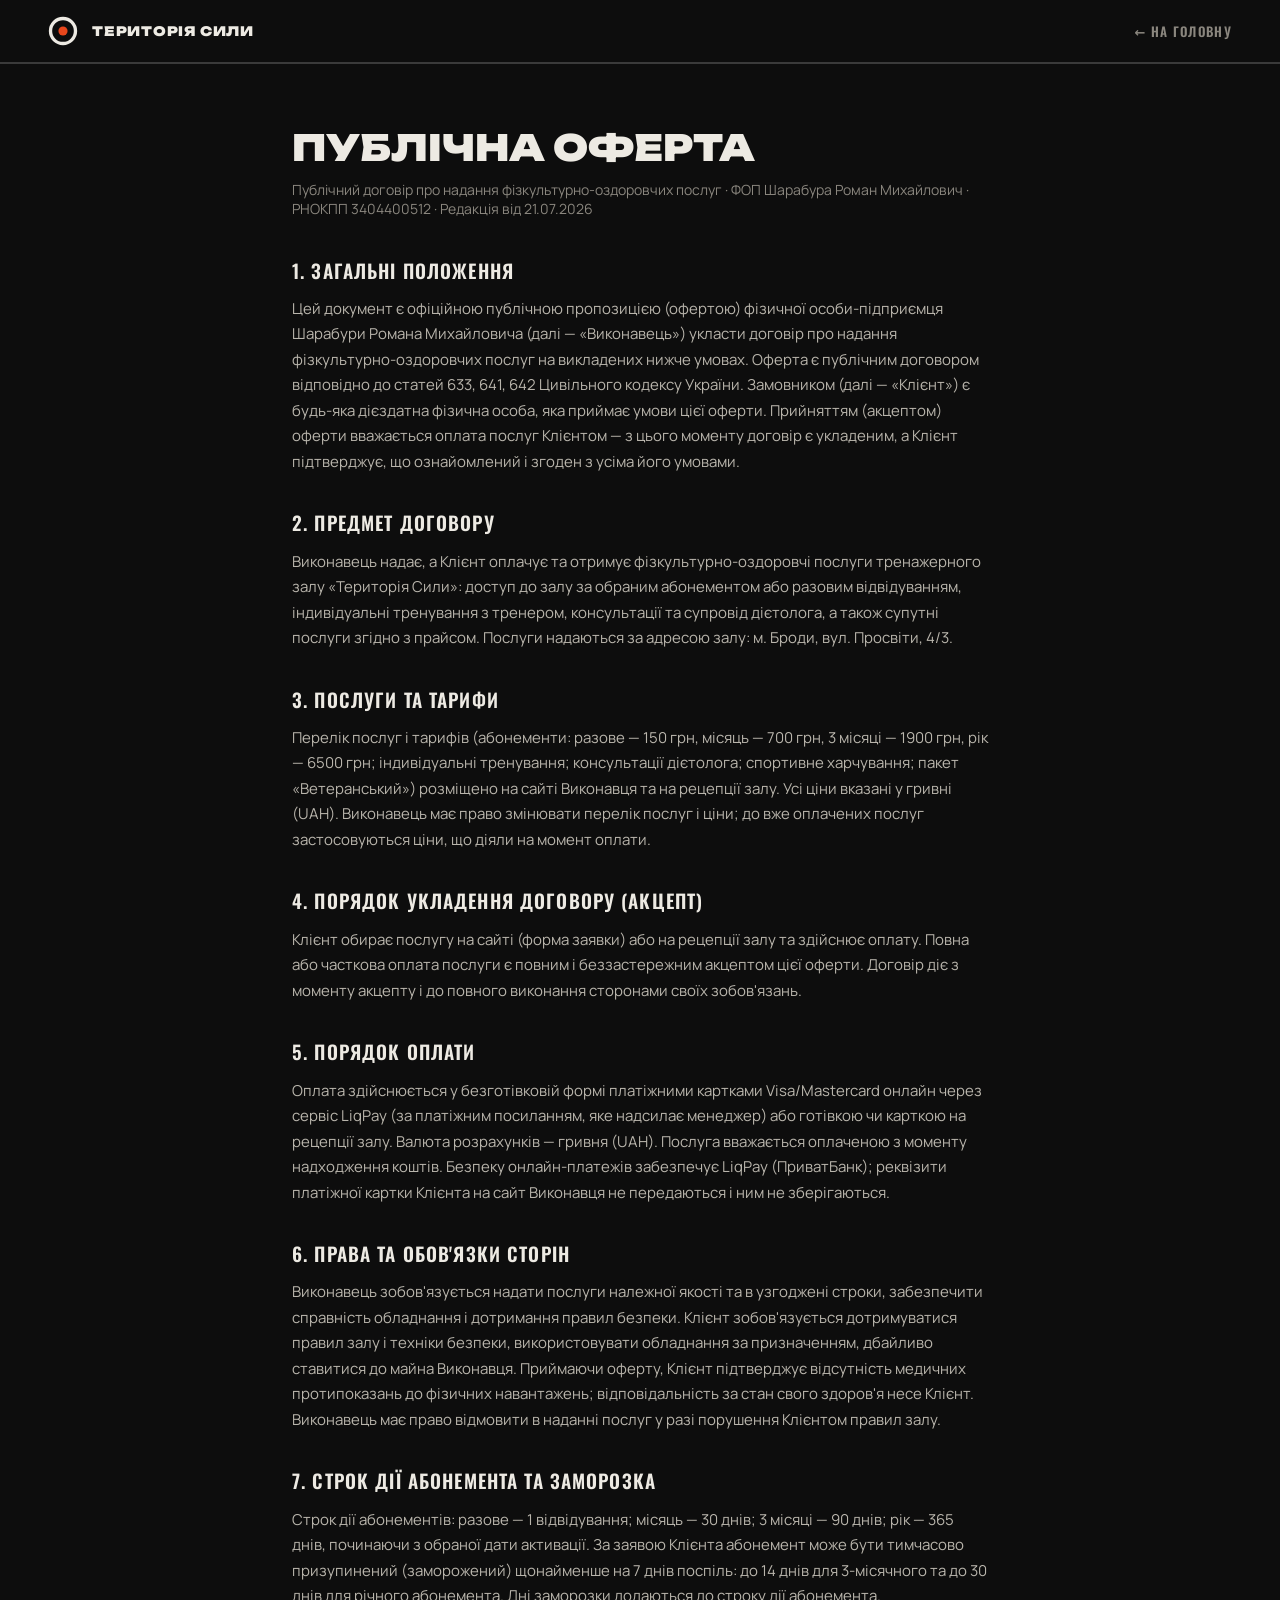
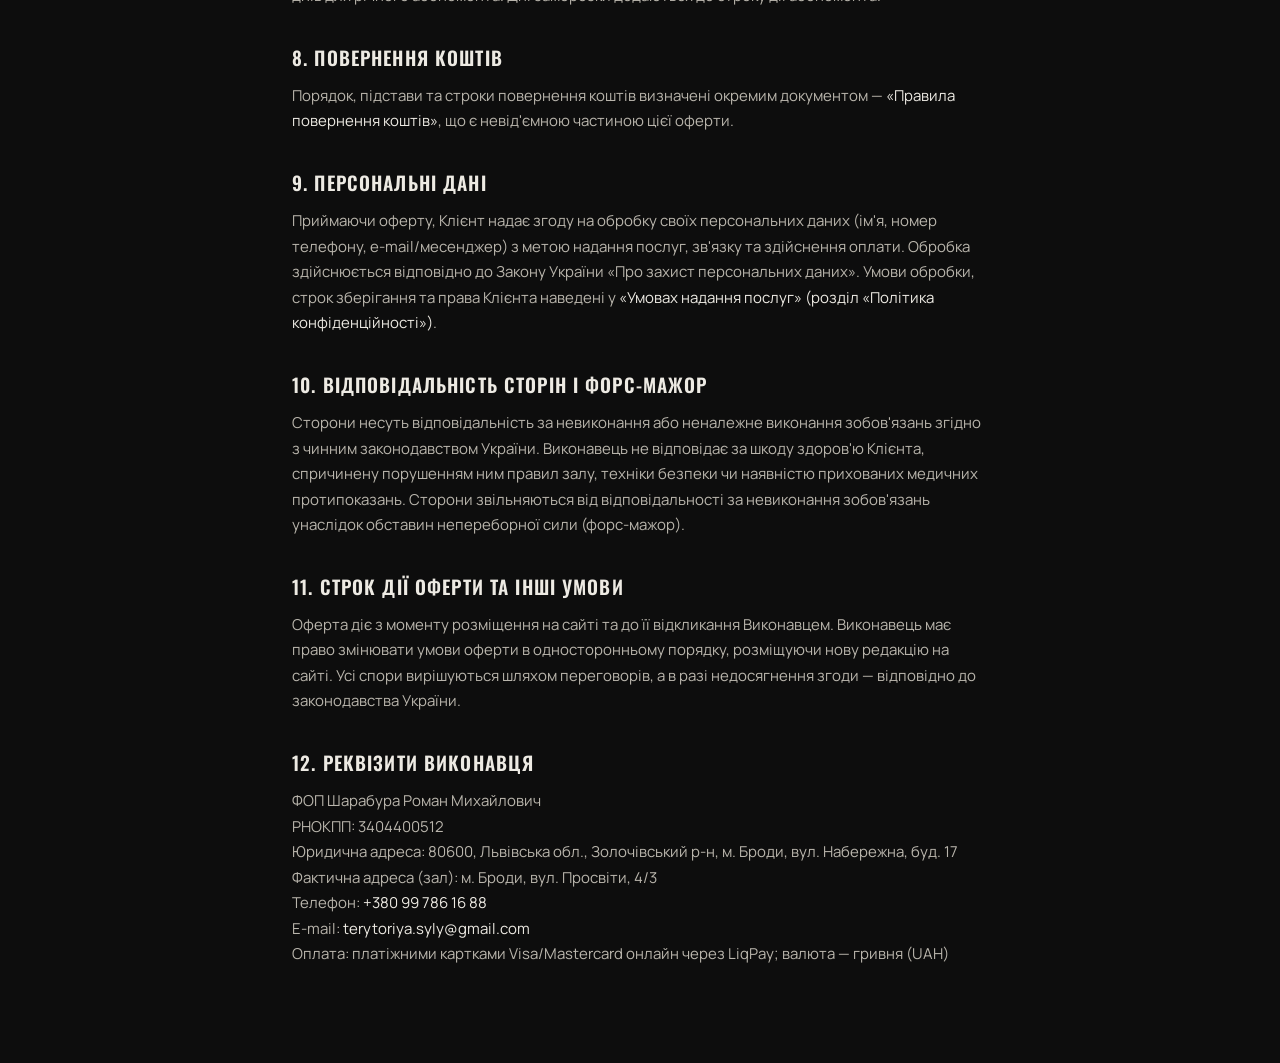
==== commit 9e314d1e: "chore(contacts): update phone and e-mail site-wide Phone -> +380 99 786 16 88 (tel:+380997861688) E-" ====
--- a/oferta.html
+++ b/oferta.html
@@ -48,8 +48,8 @@
       РНОКПП: 3404400512<br>
       Юридична адреса: 80600, Львівська обл., Золочівський р-н, м. Броди, вул. Набережна, буд. 17<br>
       Фактична адреса (зал): м. Броди, вул. Просвіти, 4/3<br>
-      Телефон: <a href="tel:+380634444444">063 444 44 44</a><br>
-      E-mail: <a href="mailto:syla@gmail.com">syla@gmail.com</a><br>
+      Телефон: <a href="tel:+380997861688">+380 99 786 16 88</a><br>
+      E-mail: <a href="mailto:terytoriya.syly@gmail.com">terytoriya.syly@gmail.com</a><br>
       Оплата: платіжними картками Visa/Mastercard онлайн через LiqPay; валюта — гривня (UAH)
     </p></section>
   </div>
